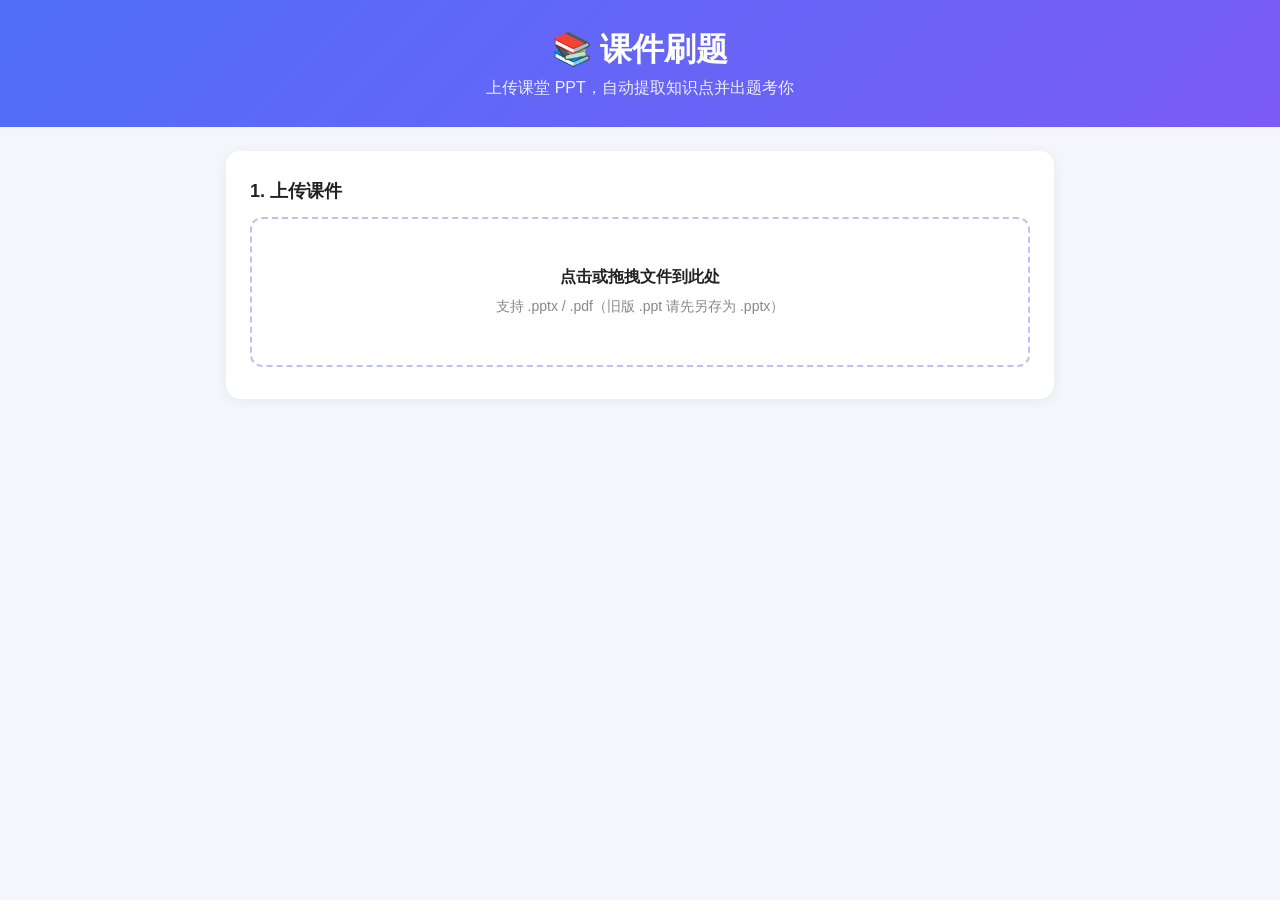
==== docs/index.html @ b24af9de "Convert to static site for GitHub Pages (docs/) Co-Authored-By: Devin AI <158243242+devin-ai-integra" ====
<!doctype html>
<html lang="zh-CN">
<head>
<meta charset="utf-8">
<meta name="viewport" content="width=device-width, initial-scale=1">
<title>课件刷题 · PPT 知识点测验</title>
<link rel="stylesheet" href="style.css">
</head>
<body>
<header><h1>📚 课件刷题</h1><p>上传课堂 PPT，自动提取知识点并出题考你</p></header>
<main>
  <!-- Step 1 -->
  <section id="step-upload" class="card">
    <h2>1. 上传课件</h2>
    <label id="drop" class="drop">
      <input type="file" id="file" accept=".pptx,.pdf" hidden>
      <div><b>点击或拖拽文件到此处</b><br><span class="muted">支持 .pptx / .pdf（旧版 .ppt 请先另存为 .pptx）</span></div>
    </label>
    <div id="upload-status" class="muted"></div>
  </section>

  <!-- Step 2 -->
  <section id="step-points" class="card hidden">
    <h2>2. 识别到的知识点 <span id="doc-name" class="muted"></span></h2>
    <div id="points" class="points"></div>
    <h2>3. 出题设置</h2>
    <div class="settings">
      <div><span class="label">题型</span>
        <label><input type="checkbox" name="type" value="choice" checked> 选择题</label>
        <label><input type="checkbox" name="type" value="judge" checked> 判断题</label>
        <label><input type="checkbox" name="type" value="fill"> 填空题</label>
      </div>
      <div><span class="label">题目数量</span><input type="number" id="count" value="10" min="1" max="50"></div>
      <details id="ai-box">
        <summary>AI 智能出题（可选，题目质量更高）</summary>
        <p class="muted">填写任意 OpenAI 兼容接口（如 DeepSeek、通义千问、Kimi、OpenAI）。Key 仅保存在你的浏览器本地。不填则使用本地规则出题。</p>
        <div class="grid">
          <input id="base_url" placeholder="接口地址，如 https://api.deepseek.com/v1">
          <input id="model" placeholder="模型名，如 deepseek-chat">
          <input id="api_key" type="password" placeholder="API Key">
        </div>
      </details>
      <button id="gen" class="primary">开始出题</button>
      <span id="gen-status" class="muted"></span>
    </div>
  </section>

  <!-- Step 3 -->
  <section id="step-quiz" class="card hidden">
    <div class="quiz-head"><span id="progress"></span><span id="score"></span></div>
    <div class="bar"><div id="bar-fill"></div></div>
    <div id="q-box"></div>
    <div class="actions">
      <button id="submit" class="primary">提交答案</button>
      <button id="next" class="primary hidden">下一题</button>
    </div>
  </section>

  <!-- Result -->
  <section id="step-result" class="card hidden">
    <h2>测验完成</h2>
    <div id="result-summary" class="result"></div>
    <div id="wrong-list"></div>
    <div class="actions">
      <button id="retry-wrong">重做错题</button>
      <button id="again" class="primary">再来一组新题</button>
      <button id="back">返回知识点</button>
    </div>
  </section>
</main>
<script src="vendor/jszip.min.js"></script>
<script src="vendor/pdf.min.js"></script>
<script src="extract.js"></script>
<script src="quizgen.js"></script>
<script src="app.js"></script>
</body>
</html>
---- docs/style.css ----
*{box-sizing:border-box}
body{margin:0;font-family:-apple-system,"PingFang SC","Microsoft YaHei",sans-serif;background:#f4f6fb;color:#222}
header{background:linear-gradient(135deg,#4f6ef7,#7b5cf5);color:#fff;padding:28px 20px;text-align:center}
header h1{margin:0 0 6px}header p{margin:0;opacity:.9}
main{max-width:860px;margin:24px auto;padding:0 16px}
.card{background:#fff;border-radius:14px;padding:22px 24px;margin-bottom:20px;box-shadow:0 2px 12px rgba(0,0,0,.06)}
.card h2{font-size:18px;margin:6px 0 14px}
.hidden{display:none!important}
.muted{color:#888;font-size:14px}
.drop{display:flex;align-items:center;justify-content:center;text-align:center;border:2px dashed #b9c3f5;border-radius:12px;height:150px;cursor:pointer;transition:.2s;line-height:1.8}
.drop:hover,.drop.over{background:#f0f3ff;border-color:#4f6ef7}
#upload-status{margin-top:10px}
.points{max-height:320px;overflow:auto;border:1px solid #eee;border-radius:10px;padding:8px 14px;margin-bottom:20px}
.slide{margin:8px 0}.slide-title{font-weight:600;color:#4f6ef7}
.slide ul{margin:4px 0 8px;padding-left:20px}.slide li{font-size:14px;margin:2px 0}
.def{background:#fff4d6;border-radius:4px;padding:0 3px}
.settings>div{margin:10px 0}.label{display:inline-block;width:80px;color:#555}
.settings label{margin-right:14px}
input[type=number]{width:80px}
input{padding:8px 10px;border:1px solid #ccd;border-radius:8px;font-size:14px}
details{margin:14px 0;padding:10px 14px;background:#fafbff;border-radius:10px;border:1px solid #e6e9f5}
summary{cursor:pointer;font-weight:600}
.grid{display:grid;grid-template-columns:1fr 1fr;gap:10px}.grid #api_key{grid-column:1/3}
button{padding:10px 20px;border-radius:10px;border:1px solid #ccd;background:#fff;font-size:15px;cursor:pointer;margin-right:8px}
button.primary{background:#4f6ef7;border-color:#4f6ef7;color:#fff}
button:disabled{opacity:.5;cursor:not-allowed}
.quiz-head{display:flex;justify-content:space-between;color:#666;font-size:14px}
.bar{height:6px;background:#eef;border-radius:3px;margin:8px 0 18px}#bar-fill{height:100%;background:#4f6ef7;border-radius:3px;width:0;transition:.3s}
.tag{display:inline-block;font-size:12px;padding:2px 8px;border-radius:10px;background:#eef1ff;color:#4f6ef7;margin-right:6px}
.question{font-size:17px;line-height:1.7;margin:12px 0 16px}
.opt{display:block;border:1.5px solid #e1e4ee;border-radius:10px;padding:11px 14px;margin:8px 0;cursor:pointer;line-height:1.5}
.opt:hover{border-color:#4f6ef7}.opt.sel{border-color:#4f6ef7;background:#f0f3ff}
.opt.right{border-color:#2fb36d;background:#e9f9f0}.opt.wrong{border-color:#e5534b;background:#fdecec}
.opt b{margin-right:8px;color:#4f6ef7}
.fill-input{width:100%;font-size:16px}
.feedback{margin-top:14px;padding:12px 14px;border-radius:10px;line-height:1.6;font-size:14px}
.feedback.ok{background:#e9f9f0;color:#1d7a48}.feedback.no{background:#fdecec;color:#b3302a}
.actions{margin-top:18px}
.result{font-size:20px;margin-bottom:14px}.result b{font-size:36px;color:#4f6ef7}
.wrong-item{border-left:4px solid #e5534b;background:#fff8f8;padding:10px 14px;margin:10px 0;border-radius:6px;font-size:14px;line-height:1.6}
@media(max-width:600px){.grid{grid-template-columns:1fr}.grid #api_key{grid-column:auto}}
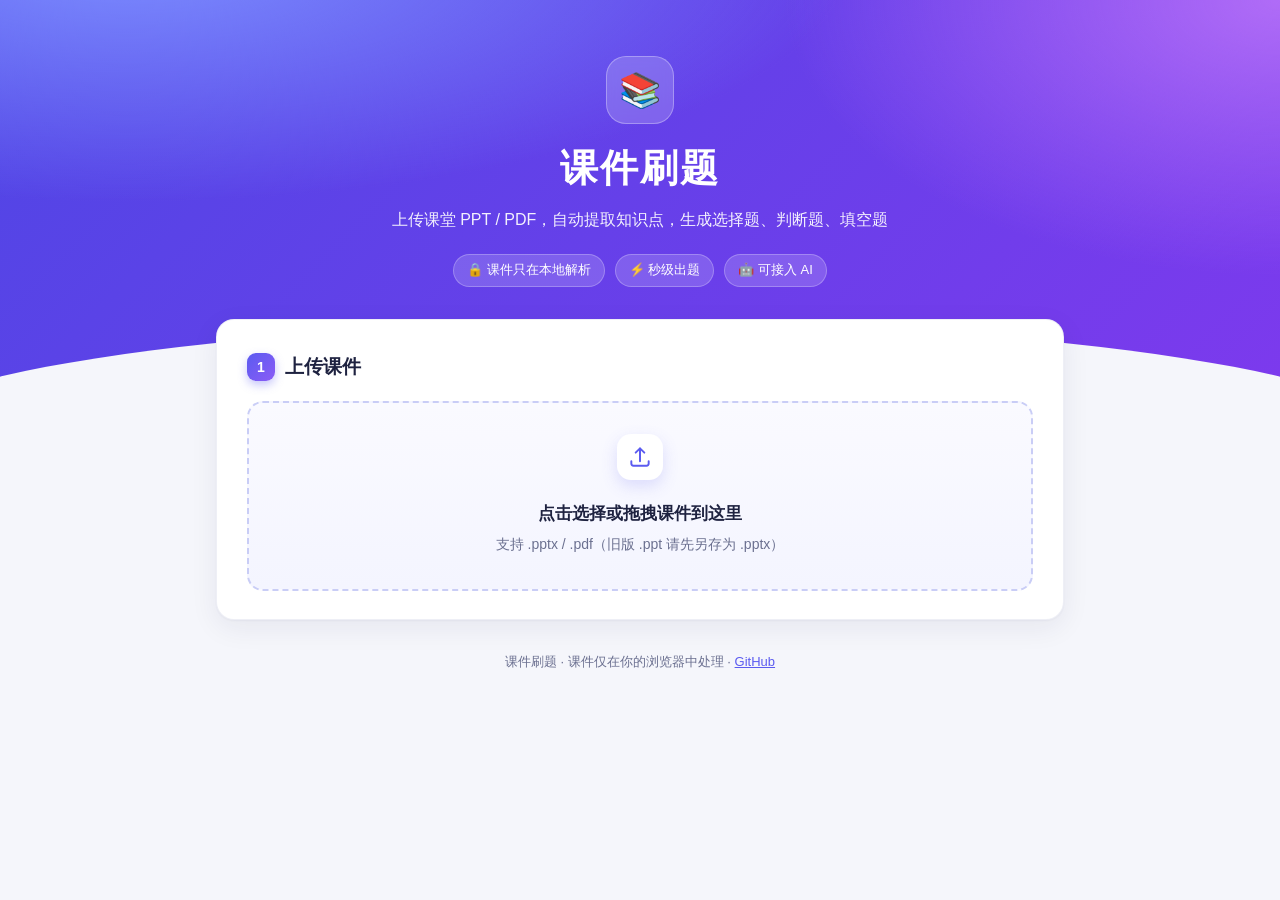
==== commit 7eb039c1: "Redesign UI: hero header, step badges, chip toggles, animated quiz and score ring Co-Authored-By: De" ====
--- a/docs/index.html
+++ b/docs/index.html
@@ -7,32 +7,38 @@
 <link rel="stylesheet" href="style.css">
 </head>
 <body>
-<header><h1>📚 课件刷题</h1><p>上传课堂 PPT，自动提取知识点并出题考你</p></header>
+<header class="hero"><div class="hero-inner">
+  <div class="logo">📚</div>
+  <h1>课件刷题</h1>
+  <p>上传课堂 PPT / PDF，自动提取知识点，生成选择题、判断题、填空题</p>
+  <div class="pills"><span>🔒 课件只在本地解析</span><span>⚡ 秒级出题</span><span>🤖 可接入 AI</span></div>
+</div></header>
 <main>
   <!-- Step 1 -->
   <section id="step-upload" class="card">
-    <h2>1. 上传课件</h2>
+    <h2><span class="step">1</span>上传课件</h2>
     <label id="drop" class="drop">
       <input type="file" id="file" accept=".pptx,.pdf" hidden>
-      <div><b>点击或拖拽文件到此处</b><br><span class="muted">支持 .pptx / .pdf（旧版 .ppt 请先另存为 .pptx）</span></div>
+      <div><svg class="up-icon" viewBox="0 0 24 24" fill="none" stroke="currentColor" stroke-width="1.8" stroke-linecap="round" stroke-linejoin="round"><path d="M12 16V4m0 0l-4 4m4-4l4 4"/><path d="M4 16v2a2 2 0 002 2h12a2 2 0 002-2v-2"/></svg>
+        <div class="drop-title">点击选择或拖拽课件到这里</div><span class="muted">支持 .pptx / .pdf（旧版 .ppt 请先另存为 .pptx）</span></div>
     </label>
     <div id="upload-status" class="muted"></div>
   </section>
 
   <!-- Step 2 -->
   <section id="step-points" class="card hidden">
-    <h2>2. 识别到的知识点 <span id="doc-name" class="muted"></span></h2>
+    <h2><span class="step">2</span>识别到的知识点 <span id="doc-name" class="doc-name"></span></h2>
     <div id="points" class="points"></div>
-    <h2>3. 出题设置</h2>
+    <h2><span class="step">3</span>出题设置</h2>
     <div class="settings">
       <div><span class="label">题型</span>
-        <label><input type="checkbox" name="type" value="choice" checked> 选择题</label>
-        <label><input type="checkbox" name="type" value="judge" checked> 判断题</label>
-        <label><input type="checkbox" name="type" value="fill"> 填空题</label>
+        <label class="chip"><input type="checkbox" name="type" value="choice" checked><span>选择题</span></label>
+        <label class="chip"><input type="checkbox" name="type" value="judge" checked><span>判断题</span></label>
+        <label class="chip"><input type="checkbox" name="type" value="fill"><span>填空题</span></label>
       </div>
       <div><span class="label">题目数量</span><input type="number" id="count" value="10" min="1" max="50"></div>
       <details id="ai-box">
-        <summary>AI 智能出题（可选，题目质量更高）</summary>
+        <summary>✨ AI 智能出题 <span class="muted">（可选，题目质量更高）</span></summary>
         <p class="muted">填写任意 OpenAI 兼容接口（如 DeepSeek、通义千问、Kimi、OpenAI）。Key 仅保存在你的浏览器本地。不填则使用本地规则出题。</p>
         <div class="grid">
           <input id="base_url" placeholder="接口地址，如 https://api.deepseek.com/v1">
@@ -40,7 +46,7 @@
           <input id="api_key" type="password" placeholder="API Key">
         </div>
       </details>
-      <button id="gen" class="primary">开始出题</button>
+      <button id="gen" class="primary big">开始出题 →</button>
       <span id="gen-status" class="muted"></span>
     </div>
   </section>
@@ -58,7 +64,7 @@
 
   <!-- Result -->
   <section id="step-result" class="card hidden">
-    <h2>测验完成</h2>
+    <h2>🎯 测验完成</h2>
     <div id="result-summary" class="result"></div>
     <div id="wrong-list"></div>
     <div class="actions">
@@ -68,6 +74,7 @@
     </div>
   </section>
 </main>
+<footer>课件刷题 · 课件仅在你的浏览器中处理 · <a href="https://github.com/zhazharan/ppt-quiz" target="_blank">GitHub</a></footer>
 <script src="vendor/jszip.min.js"></script>
 <script src="vendor/pdf.min.js"></script>
 <script src="extract.js"></script>
--- a/docs/style.css
+++ b/docs/style.css
@@ -1,41 +1,124 @@
+:root{
+  --pri:#5b5bf0;--pri2:#8b5cf6;--pri-soft:#eef0ff;--ink:#1e2240;--sub:#6b7090;--line:#e7e9f3;
+  --ok:#16a34a;--ok-soft:#e8f8ee;--no:#e5484d;--no-soft:#fdeeee;--bg:#f5f6fb;--radius:18px;
+  --shadow:0 1px 2px rgba(30,34,64,.04),0 8px 28px rgba(30,34,64,.07);
+}
 *{box-sizing:border-box}
-body{margin:0;font-family:-apple-system,"PingFang SC","Microsoft YaHei",sans-serif;background:#f4f6fb;color:#222}
-header{background:linear-gradient(135deg,#4f6ef7,#7b5cf5);color:#fff;padding:28px 20px;text-align:center}
-header h1{margin:0 0 6px}header p{margin:0;opacity:.9}
-main{max-width:860px;margin:24px auto;padding:0 16px}
-.card{background:#fff;border-radius:14px;padding:22px 24px;margin-bottom:20px;box-shadow:0 2px 12px rgba(0,0,0,.06)}
-.card h2{font-size:18px;margin:6px 0 14px}
+html{scroll-behavior:smooth}
+body{margin:0;font-family:-apple-system,BlinkMacSystemFont,"Segoe UI","PingFang SC","Hiragino Sans GB","Microsoft YaHei",sans-serif;background:var(--bg);color:var(--ink);-webkit-font-smoothing:antialiased;line-height:1.6}
+a{color:var(--pri)}
+
+/* hero */
+.hero{position:relative;overflow:hidden;color:#fff;text-align:center;padding:56px 20px 96px;
+  background:radial-gradient(1200px 400px at 10% -10%,#7c8cff 0,transparent 60%),radial-gradient(900px 500px at 100% 0,#b06cf7 0,transparent 55%),linear-gradient(135deg,#4f46e5,#7c3aed)}
+.hero:after{content:"";position:absolute;inset:auto -10% -60px;height:120px;background:var(--bg);border-radius:50% 50% 0 0/100% 100% 0 0}
+.hero-inner{position:relative;z-index:1;max-width:720px;margin:0 auto}
+.logo{width:68px;height:68px;margin:0 auto 14px;border-radius:20px;display:grid;place-items:center;font-size:34px;background:rgba(255,255,255,.18);backdrop-filter:blur(6px);box-shadow:inset 0 0 0 1px rgba(255,255,255,.3)}
+.hero h1{margin:0 0 8px;font-size:38px;letter-spacing:2px;font-weight:800}
+.hero p{margin:0 auto;opacity:.92;font-size:16px;max-width:520px}
+.pills{display:flex;flex-wrap:wrap;gap:10px;justify-content:center;margin-top:22px}
+.pills span{font-size:13px;padding:6px 14px;border-radius:99px;background:rgba(255,255,255,.16);box-shadow:inset 0 0 0 1px rgba(255,255,255,.25)}
+
+main{max-width:880px;margin:-64px auto 0;padding:0 16px;position:relative;z-index:2}
+.card{background:#fff;border-radius:var(--radius);padding:28px 30px;margin-bottom:22px;box-shadow:var(--shadow);border:1px solid rgba(231,233,243,.7);animation:rise .45s ease both}
+.card h2{display:flex;align-items:center;gap:10px;font-size:19px;margin:4px 0 18px;font-weight:700}
+.card h3{font-size:16px;margin:22px 0 10px}
+.step{flex:none;width:28px;height:28px;border-radius:9px;display:grid;place-items:center;font-size:14px;color:#fff;background:linear-gradient(135deg,var(--pri),var(--pri2));box-shadow:0 4px 10px rgba(91,91,240,.35)}
 .hidden{display:none!important}
-.muted{color:#888;font-size:14px}
-.drop{display:flex;align-items:center;justify-content:center;text-align:center;border:2px dashed #b9c3f5;border-radius:12px;height:150px;cursor:pointer;transition:.2s;line-height:1.8}
-.drop:hover,.drop.over{background:#f0f3ff;border-color:#4f6ef7}
-#upload-status{margin-top:10px}
-.points{max-height:320px;overflow:auto;border:1px solid #eee;border-radius:10px;padding:8px 14px;margin-bottom:20px}
-.slide{margin:8px 0}.slide-title{font-weight:600;color:#4f6ef7}
-.slide ul{margin:4px 0 8px;padding-left:20px}.slide li{font-size:14px;margin:2px 0}
-.def{background:#fff4d6;border-radius:4px;padding:0 3px}
-.settings>div{margin:10px 0}.label{display:inline-block;width:80px;color:#555}
-.settings label{margin-right:14px}
-input[type=number]{width:80px}
-input{padding:8px 10px;border:1px solid #ccd;border-radius:8px;font-size:14px}
-details{margin:14px 0;padding:10px 14px;background:#fafbff;border-radius:10px;border:1px solid #e6e9f5}
-summary{cursor:pointer;font-weight:600}
-.grid{display:grid;grid-template-columns:1fr 1fr;gap:10px}.grid #api_key{grid-column:1/3}
-button{padding:10px 20px;border-radius:10px;border:1px solid #ccd;background:#fff;font-size:15px;cursor:pointer;margin-right:8px}
-button.primary{background:#4f6ef7;border-color:#4f6ef7;color:#fff}
-button:disabled{opacity:.5;cursor:not-allowed}
-.quiz-head{display:flex;justify-content:space-between;color:#666;font-size:14px}
-.bar{height:6px;background:#eef;border-radius:3px;margin:8px 0 18px}#bar-fill{height:100%;background:#4f6ef7;border-radius:3px;width:0;transition:.3s}
-.tag{display:inline-block;font-size:12px;padding:2px 8px;border-radius:10px;background:#eef1ff;color:#4f6ef7;margin-right:6px}
-.question{font-size:17px;line-height:1.7;margin:12px 0 16px}
-.opt{display:block;border:1.5px solid #e1e4ee;border-radius:10px;padding:11px 14px;margin:8px 0;cursor:pointer;line-height:1.5}
-.opt:hover{border-color:#4f6ef7}.opt.sel{border-color:#4f6ef7;background:#f0f3ff}
-.opt.right{border-color:#2fb36d;background:#e9f9f0}.opt.wrong{border-color:#e5534b;background:#fdecec}
-.opt b{margin-right:8px;color:#4f6ef7}
-.fill-input{width:100%;font-size:16px}
-.feedback{margin-top:14px;padding:12px 14px;border-radius:10px;line-height:1.6;font-size:14px}
-.feedback.ok{background:#e9f9f0;color:#1d7a48}.feedback.no{background:#fdecec;color:#b3302a}
-.actions{margin-top:18px}
-.result{font-size:20px;margin-bottom:14px}.result b{font-size:36px;color:#4f6ef7}
-.wrong-item{border-left:4px solid #e5534b;background:#fff8f8;padding:10px 14px;margin:10px 0;border-radius:6px;font-size:14px;line-height:1.6}
-@media(max-width:600px){.grid{grid-template-columns:1fr}.grid #api_key{grid-column:auto}}
+.muted{color:var(--sub);font-size:14px;font-weight:400}
+.doc-name{font-size:13px;font-weight:500;color:var(--pri);background:var(--pri-soft);padding:3px 10px;border-radius:99px;max-width:50%;overflow:hidden;text-overflow:ellipsis;white-space:nowrap}
+
+/* upload */
+.drop{display:flex;align-items:center;justify-content:center;text-align:center;border:2px dashed #c9cdf6;border-radius:16px;min-height:190px;padding:20px;cursor:pointer;transition:.25s;background:linear-gradient(180deg,#fafaff,#f4f5ff)}
+.drop:hover,.drop.over{border-color:var(--pri);background:#eef0ff;transform:translateY(-2px)}
+.up-icon{width:46px;height:46px;color:var(--pri);padding:10px;border-radius:14px;background:#fff;box-shadow:0 6px 16px rgba(91,91,240,.18);margin-bottom:12px;transition:.25s}
+.drop:hover .up-icon{transform:translateY(-4px)}
+.drop-title{font-weight:700;font-size:17px;margin-bottom:4px}
+.status{margin-top:14px;padding:12px 16px;border-radius:12px;font-size:14px;display:flex;flex-wrap:wrap;align-items:center;gap:8px}
+.status:empty{display:none}
+.status.loading{background:var(--pri-soft);color:var(--pri)}
+.status.loading:before{content:"";width:14px;height:14px;border-radius:50%;border:2px solid currentColor;border-right-color:transparent;animation:spin .8s linear infinite}
+.status.ok{background:var(--ok-soft);color:#166534}.status.ok b:before{content:"✓ "}
+.status.err{background:var(--no-soft);color:#b42318}.status.err:before{content:"!";width:18px;height:18px;border-radius:50%;background:var(--no);color:#fff;display:grid;place-items:center;font-size:12px;font-weight:700}
+.stat{background:#fff;padding:2px 10px;border-radius:99px;font-size:13px}
+
+/* points */
+.points{max-height:360px;overflow:auto;border:1px solid var(--line);border-radius:14px;padding:6px 18px;margin-bottom:26px;background:#fcfcff}
+.points::-webkit-scrollbar{width:8px}.points::-webkit-scrollbar-thumb{background:#d8dbef;border-radius:8px}
+.slide{padding:12px 0;border-bottom:1px dashed var(--line)}.slide:last-child{border:0}
+.slide-title{font-weight:700;display:flex;align-items:center;gap:8px}
+.pno{font-size:12px;font-weight:700;color:var(--pri);background:var(--pri-soft);padding:1px 8px;border-radius:6px}
+.slide ul{margin:6px 0 0;padding-left:20px}.slide li{font-size:14px;margin:3px 0;color:#3b3f5c}
+.slide li::marker{color:#b9bde0}
+.def{background:linear-gradient(transparent 55%,#ffe58a 55%);font-weight:600;padding:0 2px}
+
+/* settings */
+.settings>div{margin:14px 0;display:flex;align-items:center;flex-wrap:wrap;gap:10px}
+.label{width:76px;color:var(--sub);font-size:14px}
+.chip input{position:absolute;opacity:0;pointer-events:none}
+.chip span{display:inline-block;padding:8px 18px;border-radius:99px;border:1.5px solid var(--line);cursor:pointer;font-size:14px;transition:.2s;user-select:none}
+.chip span:hover{border-color:var(--pri)}
+.chip input:checked+span{background:var(--pri);border-color:var(--pri);color:#fff;box-shadow:0 4px 12px rgba(91,91,240,.3)}
+.chip input:checked+span:before{content:"✓ "}
+input{font:inherit;padding:10px 12px;border:1.5px solid var(--line);border-radius:12px;font-size:14px;outline:none;transition:.2s;background:#fff;color:var(--ink)}
+input:focus{border-color:var(--pri);box-shadow:0 0 0 4px rgba(91,91,240,.12)}
+input[type=number]{width:96px}
+details{margin:18px 0;padding:14px 18px;background:#fafaff;border-radius:14px;border:1px solid var(--line)}
+details[open]{background:#f7f6ff}
+summary{cursor:pointer;font-weight:600;list-style:none}summary::-webkit-details-marker{display:none}
+summary:after{content:"›";float:right;transition:.2s;font-size:20px;line-height:1;color:var(--sub)}details[open] summary:after{transform:rotate(90deg)}
+.grid{display:grid;grid-template-columns:1fr 1fr;gap:10px;margin-top:6px}.grid #api_key{grid-column:1/3}
+
+/* buttons */
+button{font:inherit;padding:11px 22px;border-radius:12px;border:1.5px solid var(--line);background:#fff;color:var(--ink);font-size:15px;font-weight:600;cursor:pointer;margin:0 8px 8px 0;transition:.2s}
+button:hover{border-color:var(--pri);color:var(--pri);transform:translateY(-1px)}
+button.primary{background:linear-gradient(135deg,var(--pri),var(--pri2));border-color:transparent;color:#fff;box-shadow:0 6px 18px rgba(91,91,240,.35)}
+button.primary:hover{color:#fff;box-shadow:0 10px 24px rgba(91,91,240,.45)}
+button.big{padding:13px 34px;font-size:16px}
+button:disabled{opacity:.55;cursor:not-allowed;transform:none}
+#gen-status{margin-left:6px}
+
+/* quiz */
+.quiz-head{display:flex;justify-content:space-between;color:var(--sub);font-size:14px;font-weight:600}
+#score{color:var(--ok)}
+.bar{height:8px;background:#eceefa;border-radius:99px;margin:10px 0 22px;overflow:hidden}
+#bar-fill{height:100%;background:linear-gradient(90deg,var(--pri),var(--pri2));border-radius:99px;width:0;transition:width .4s ease}
+.anim{animation:slidein .35s ease both}
+.tag{display:inline-block;font-size:12px;font-weight:600;padding:3px 10px;border-radius:99px;background:var(--pri-soft);color:var(--pri);margin-right:6px}
+.question{font-size:19px;font-weight:600;line-height:1.7;margin:14px 0 18px}
+.opt{display:flex;align-items:flex-start;gap:12px;border:1.5px solid var(--line);border-radius:14px;padding:13px 16px;margin:10px 0;cursor:pointer;line-height:1.55;transition:.18s;background:#fff}
+.opt:hover{border-color:#a9acf6;background:#fafaff;transform:translateX(3px)}
+.opt b{flex:none;width:26px;height:26px;border-radius:8px;display:grid;place-items:center;font-size:13px;background:var(--pri-soft);color:var(--pri);transition:.18s}
+.opt.sel{border-color:var(--pri);background:#f3f3ff}.opt.sel b{background:var(--pri);color:#fff}
+.opt.right{border-color:var(--ok);background:var(--ok-soft)}.opt.right b{background:var(--ok);color:#fff}
+.opt.wrong{border-color:var(--no);background:var(--no-soft);animation:shake .35s}.opt.wrong b{background:var(--no);color:#fff}
+.fill-input{width:100%;font-size:16px;padding:13px 16px}
+.feedback{margin-top:16px;padding:14px 18px;border-radius:14px;line-height:1.7;font-size:14px;animation:rise .3s ease both}
+.feedback.ok{background:var(--ok-soft);color:#166534;border-left:4px solid var(--ok)}
+.feedback.no{background:var(--no-soft);color:#9f1d22;border-left:4px solid var(--no)}
+.actions{margin-top:22px;display:flex;flex-wrap:wrap}
+
+/* result */
+.result{display:flex;align-items:center;gap:28px;padding:10px 0 6px}
+.ring{--p:0;flex:none;width:132px;height:132px;border-radius:50%;display:grid;place-items:center;background:conic-gradient(var(--pri) calc(var(--p)*1%),#eceefa 0);position:relative}
+.ring:before{content:"";position:absolute;inset:12px;border-radius:50%;background:#fff}
+.ring span{position:relative;font-size:38px;font-weight:800;color:var(--pri)}.ring small{font-size:14px;margin-left:2px;color:var(--sub)}
+.result-text{display:flex;flex-direction:column;gap:4px}.result-text b{font-size:20px}.result-text span{color:var(--sub)}
+.wrong-item{border:1px solid #f6d5d6;border-left:4px solid var(--no);background:#fffafa;padding:12px 16px;margin:10px 0;border-radius:12px;font-size:14px;line-height:1.7}
+.all-right{font-size:18px;text-align:center;padding:20px;background:var(--ok-soft);border-radius:14px;color:#166534}
+
+footer{text-align:center;color:var(--sub);font-size:13px;padding:10px 16px 36px}
+
+@keyframes rise{from{opacity:0;transform:translateY(12px)}to{opacity:1;transform:none}}
+@keyframes slidein{from{opacity:0;transform:translateX(16px)}to{opacity:1;transform:none}}
+@keyframes spin{to{transform:rotate(360deg)}}
+@keyframes shake{25%{transform:translateX(-4px)}75%{transform:translateX(4px)}}
+
+@media(max-width:600px){
+  .hero:after{inset:auto -60% -60px;height:110px}
+  .hero{padding:40px 16px 84px}.hero h1{font-size:30px}
+  .card{padding:22px 18px}
+  .grid{grid-template-columns:1fr}.grid #api_key{grid-column:auto}
+  .result{flex-direction:column;text-align:center}
+  .doc-name{max-width:100%}.card h2{flex-wrap:wrap}
+}
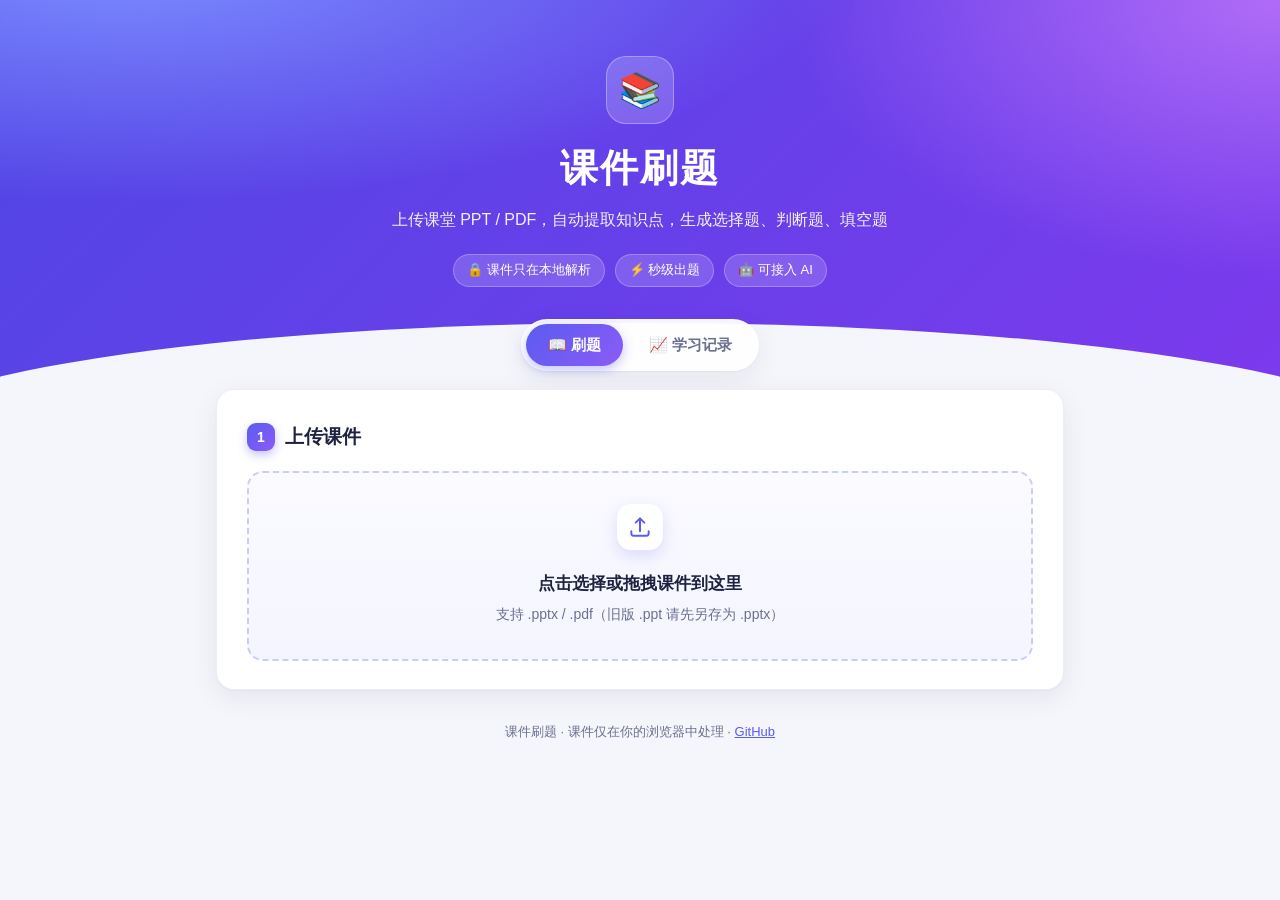
==== commit 6fba6a84: "Add course library and study records (score trend, weak topics, history) Co-Authored-By: Devin AI <1" ====
--- a/docs/index.html
+++ b/docs/index.html
@@ -14,6 +14,8 @@
   <div class="pills"><span>🔒 课件只在本地解析</span><span>⚡ 秒级出题</span><span>🤖 可接入 AI</span></div>
 </div></header>
 <main>
+  <nav class="tabs"><button class="tab active" data-tab="study">📖 刷题</button><button class="tab" data-tab="stats">📈 学习记录</button></nav>
+  <div id="view-study">
   <!-- Step 1 -->
   <section id="step-upload" class="card">
     <h2><span class="step">1</span>上传课件</h2>
@@ -23,6 +25,7 @@
         <div class="drop-title">点击选择或拖拽课件到这里</div><span class="muted">支持 .pptx / .pdf（旧版 .ppt 请先另存为 .pptx）</span></div>
     </label>
     <div id="upload-status" class="muted"></div>
+    <div id="library" class="library"></div>
   </section>
 
   <!-- Step 2 -->
@@ -73,6 +76,24 @@
       <button id="back">返回知识点</button>
     </div>
   </section>
+  </div>
+
+  <div id="view-stats" class="hidden">
+    <section class="card">
+      <div class="stats-head"><h2>📈 学习记录</h2><select id="stats-doc"></select></div>
+      <div id="stats-empty" class="empty"><div class="empty-icon">📝</div><p>还没有学习记录。<br>完成一次测验后，这里会显示你的分数趋势和薄弱知识点。</p><button id="stats-go" class="primary">去刷题</button></div>
+      <div id="stats-body">
+        <div id="stats-tiles" class="tiles"></div>
+        <h3>分数趋势 <span class="muted">（最近 20 次）</span></h3>
+        <div id="stats-chart"></div>
+      </div>
+    </section>
+    <div id="stats-body2">
+    <section class="card"><h2>🎯 薄弱知识点 <span class="muted">正确率最低的知识点，建议重点复习</span></h2><div id="stats-weak"></div></section>
+    <section class="card"><h2>🕘 测验历史</h2><div id="stats-history"></div>
+      <div class="actions"><button id="stats-clear" class="sm ghost">清空学习记录</button></div></section>
+    </div>
+  </div>
 </main>
 <footer>课件刷题 · 课件仅在你的浏览器中处理 · <a href="https://github.com/zhazharan/ppt-quiz" target="_blank">GitHub</a></footer>
 <script src="vendor/jszip.min.js"></script>
@@ -80,5 +101,6 @@
 <script src="extract.js"></script>
 <script src="quizgen.js"></script>
 <script src="app.js"></script>
+<script src="records.js"></script>
 </body>
 </html>
--- a/docs/style.css
+++ b/docs/style.css
@@ -122,3 +122,58 @@
   .result{flex-direction:column;text-align:center}
   .doc-name{max-width:100%}.card h2{flex-wrap:wrap}
 }
+
+/* tabs */
+.tabs{display:flex;gap:4px;width:max-content;margin:0 auto 18px;padding:5px;background:rgba(255,255,255,.95);border-radius:99px;box-shadow:var(--shadow)}
+.tab{margin:0;border:0;border-radius:99px;padding:9px 22px;font-size:15px;background:transparent;color:var(--sub);box-shadow:none}
+.tab:hover{transform:none;color:var(--pri)}
+.tab.active{background:linear-gradient(135deg,var(--pri),var(--pri2));color:#fff;box-shadow:0 4px 12px rgba(91,91,240,.35)}
+button.sm{padding:7px 14px;font-size:13px;border-radius:10px;margin:0}
+button.ghost{border-color:transparent;color:var(--sub);background:transparent}
+button.ghost:hover{color:var(--no);border-color:#f3c8ca;background:var(--no-soft)}
+
+/* library */
+.library h3{display:flex;align-items:center;gap:8px;margin:24px 0 10px}
+.lib-list{display:grid;gap:10px}
+.lib-item{display:flex;align-items:center;gap:14px;padding:12px 14px;border:1px solid var(--line);border-radius:14px;transition:.2s;background:#fff}
+.lib-item:hover{border-color:#c9cdf6;box-shadow:0 6px 18px rgba(30,34,64,.06)}
+.lib-icon{flex:none;width:42px;height:42px;border-radius:12px;display:grid;place-items:center;font-size:12px;font-weight:800;color:#fff;background:linear-gradient(135deg,#f97316,#ef4444)}
+.lib-info{flex:1;min-width:0}
+.lib-name{font-weight:600;overflow:hidden;text-overflow:ellipsis;white-space:nowrap}
+.lib-info .muted{font-size:13px}
+.lib-item .primary.sm{margin-left:auto}
+
+/* stats */
+.stats-head{display:flex;align-items:center;justify-content:space-between;gap:12px;flex-wrap:wrap}
+.stats-head h2{margin-bottom:14px}
+select{font:inherit;font-size:14px;padding:8px 12px;border:1.5px solid var(--line);border-radius:12px;background:#fff;color:var(--ink);max-width:260px;outline:none}
+select:focus{border-color:var(--pri)}
+.tiles{display:grid;grid-template-columns:repeat(5,1fr);gap:12px}
+.tile{padding:16px 12px;border-radius:14px;text-align:center;background:linear-gradient(180deg,#f7f7ff,#fff);border:1px solid var(--line)}
+.tile-v{font-size:28px;font-weight:800;color:var(--pri);line-height:1.2}.tile-v small{font-size:13px;color:var(--sub);margin-left:2px;font-weight:600}
+.tile .muted{font-size:13px}
+.chart{width:100%;height:auto;display:block}
+.grid-l{stroke:#eceefa;stroke-width:1}
+.axis{font-size:11px;fill:#9aa0bf}
+.line{fill:none;stroke:var(--pri);stroke-width:3;stroke-linejoin:round;stroke-linecap:round}
+.dot{fill:#fff;stroke:var(--pri);stroke-width:3}
+.dot-l{font-size:11px;font-weight:700;fill:var(--pri)}
+.weak-row{display:grid;grid-template-columns:minmax(0,1.3fr) 1fr 84px;align-items:center;gap:14px;padding:10px 0;border-bottom:1px dashed var(--line)}
+.weak-row:last-child{border:0}
+.weak-name{min-width:0}.weak-name b{display:block;overflow:hidden;text-overflow:ellipsis;white-space:nowrap;font-weight:600}
+.weak-name .muted{display:block;font-size:12px;overflow:hidden;text-overflow:ellipsis;white-space:nowrap}
+.weak-bar{height:10px;background:#f0f1f8;border-radius:99px;overflow:hidden}
+.weak-bar div{height:100%;border-radius:99px}
+.bad{background:linear-gradient(90deg,#f87171,#e5484d)}.mid{background:linear-gradient(90deg,#fbbf24,#f59e0b)}.good{background:linear-gradient(90deg,#4ade80,#16a34a)}
+.weak-p{font-weight:700;text-align:right}.weak-p .muted{font-size:12px}
+.hist-row{display:flex;align-items:center;gap:14px;padding:10px 0;border-bottom:1px dashed var(--line)}
+.hist-row:last-child{border:0}
+.hist-score{flex:none;width:44px;height:44px;border-radius:12px;display:grid;place-items:center;color:#fff;font-weight:800}
+.hist-info{min-width:0;flex:1}.hist-info .muted{font-size:13px}
+.empty{text-align:center;padding:30px 10px}.empty-icon{font-size:46px}.empty p{color:var(--sub)}
+
+@media(max-width:600px){
+  .tiles{grid-template-columns:repeat(2,1fr)}.tile:last-child{grid-column:1/3}
+  .weak-row{grid-template-columns:1fr 70px}.weak-bar{grid-column:1/3;grid-row:2}
+  .lib-item{flex-wrap:wrap}.lib-info{flex-basis:calc(100% - 60px)}.lib-item .primary.sm{margin-left:56px}
+}
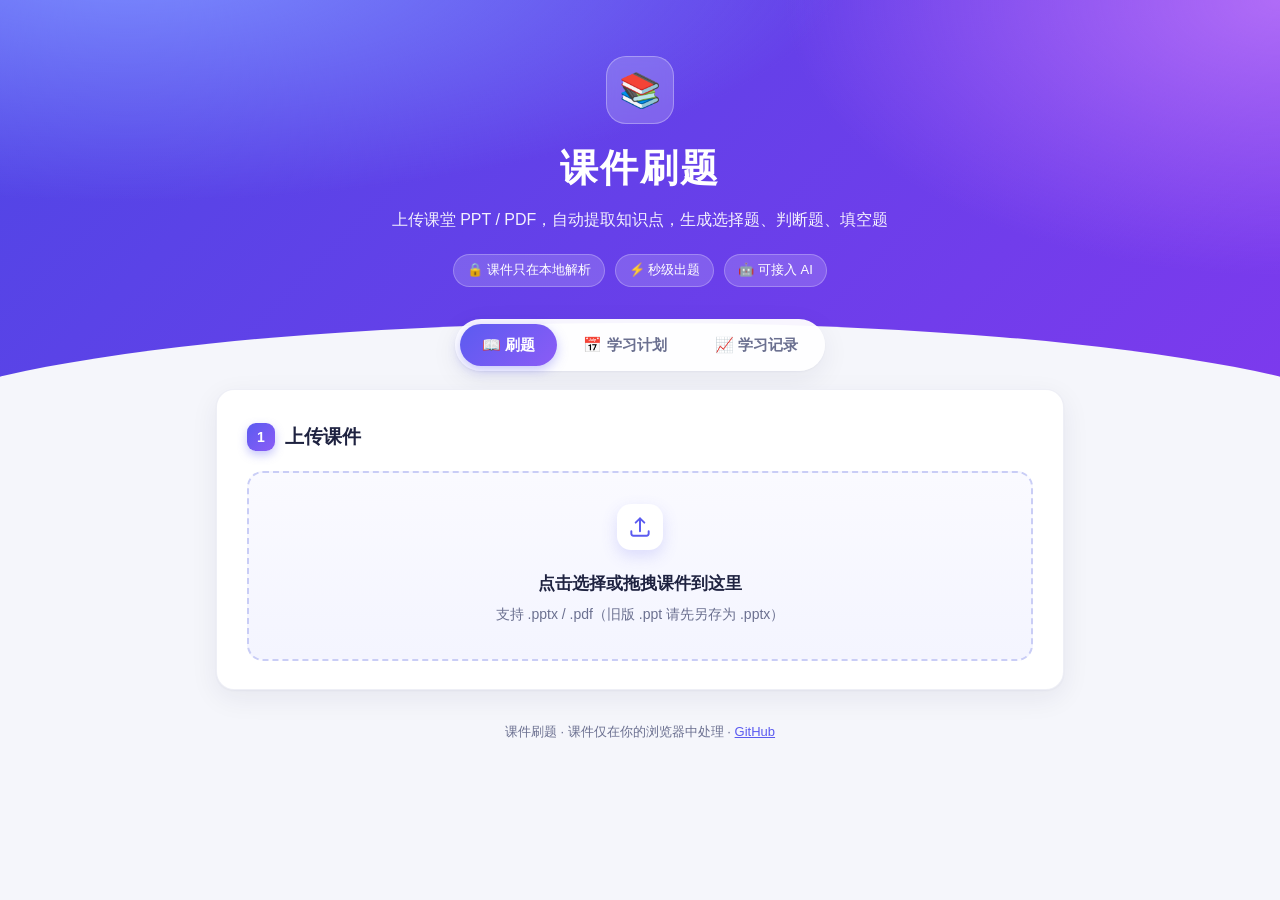
==== commit e4b10d87: "Add study plan: exam countdown with daily tasks, spaced-repetition review, daily goal and check-in c" ====
--- a/docs/index.html
+++ b/docs/index.html
@@ -14,7 +14,7 @@
   <div class="pills"><span>🔒 课件只在本地解析</span><span>⚡ 秒级出题</span><span>🤖 可接入 AI</span></div>
 </div></header>
 <main>
-  <nav class="tabs"><button class="tab active" data-tab="study">📖 刷题</button><button class="tab" data-tab="stats">📈 学习记录</button></nav>
+  <nav class="tabs"><button class="tab active" data-tab="study">📖 刷题</button><button class="tab" data-tab="plan">📅 学习计划</button><button class="tab" data-tab="stats">📈 学习记录</button></nav>
   <div id="view-study">
   <!-- Step 1 -->
   <section id="step-upload" class="card">
@@ -74,8 +74,34 @@
       <button id="retry-wrong">重做错题</button>
       <button id="again" class="primary">再来一组新题</button>
       <button id="back">返回知识点</button>
+      <button id="to-plan" class="primary hidden">返回学习计划</button>
     </div>
   </section>
+  </div>
+
+  <div id="view-plan" class="hidden">
+    <section class="card">
+      <div class="today-grid">
+        <div class="today-box"><div class="muted">距离考试</div><div class="big"><span id="cd-days">--</span><small>天</small></div><div class="muted" id="cd-date">还没设置考试日期</div></div>
+        <div class="today-box"><div id="goal-ring" class="ring sm-ring"></div><div class="muted" id="goal-text">今日答题</div></div>
+        <div class="today-box"><div class="big">🔥<span id="streak">0</span><small>天</small></div><div class="muted">连续打卡</div></div>
+      </div>
+    </section>
+    <section class="card"><h2>✅ 今日任务 <span class="muted" id="today-date"></span></h2><div id="tasks"></div></section>
+    <section class="card">
+      <div class="stats-head"><h2>🗓️ 打卡日历</h2><div class="cal-nav"><button class="sm ghost" id="cal-prev">‹</button><b id="cal-title"></b><button class="sm ghost" id="cal-next">›</button></div></div>
+      <div class="cal-week"><span>一</span><span>二</span><span>三</span><span>四</span><span>五</span><span>六</span><span>日</span></div>
+      <div id="calendar" class="calendar"></div>
+      <div class="cal-legend"><span><i class="lv0"></i>未学习</span><span><i class="lv1"></i>未达标</span><span><i class="lv2"></i>已达标</span><span><i class="exam"></i>考试日</span></div>
+    </section>
+    <section class="card" id="plan-settings"><h2>⚙️ 计划设置</h2>
+      <div class="plan-form">
+        <div class="pf-row"><span class="label">考试日期</span><input type="date" id="plan-date"></div>
+        <div class="pf-row"><span class="label">每日目标</span><input type="number" id="plan-goal" min="1" max="500" value="20"><span class="muted">题</span></div>
+        <div class="pf-row top"><span class="label">复习课件</span><div id="plan-docs" class="plan-docs"></div></div>
+        <div class="actions"><button id="plan-save" class="primary">保存计划</button><button id="plan-clear" class="sm ghost">删除计划</button><span id="plan-msg" class="muted"></span></div>
+      </div>
+    </section>
   </div>
 
   <div id="view-stats" class="hidden">
@@ -102,5 +128,6 @@
 <script src="quizgen.js"></script>
 <script src="app.js"></script>
 <script src="records.js"></script>
+<script src="plan.js"></script>
 </body>
 </html>
--- a/docs/style.css
+++ b/docs/style.css
@@ -177,3 +177,40 @@
   .weak-row{grid-template-columns:1fr 70px}.weak-bar{grid-column:1/3;grid-row:2}
   .lib-item{flex-wrap:wrap}.lib-info{flex-basis:calc(100% - 60px)}.lib-item .primary.sm{margin-left:56px}
 }
+
+/* plan */
+.today-grid{display:grid;grid-template-columns:repeat(3,1fr);gap:14px}
+.today-box{display:flex;flex-direction:column;align-items:center;justify-content:center;gap:6px;padding:18px 10px;border-radius:16px;background:linear-gradient(180deg,#f7f7ff,#fff);border:1px solid var(--line);text-align:center;min-height:170px}
+.today-box .big{font-size:44px;font-weight:800;color:var(--pri);line-height:1.1}.today-box .big small{font-size:15px;color:var(--sub);margin-left:3px}
+.ring.sm-ring{width:100px;height:100px}.ring.sm-ring:before{inset:10px}.ring.sm-ring span{font-size:26px}
+.task{display:flex;align-items:center;gap:14px;padding:16px;border:1px solid var(--line);border-radius:16px;margin-bottom:12px;transition:.2s}
+.task:hover{border-color:#c9cdf6;box-shadow:0 6px 18px rgba(30,34,64,.06)}
+.task-icon{flex:none;width:46px;height:46px;border-radius:14px;display:grid;place-items:center;font-size:22px;background:var(--pri-soft)}
+.task-main{flex:1;min-width:0}.task-main .muted{font-size:13px}
+.task-bar{height:8px;background:#eceefa;border-radius:99px;overflow:hidden;margin-top:8px}
+.task-bar div{height:100%;background:linear-gradient(90deg,var(--pri),var(--pri2));border-radius:99px;transition:width .4s}
+.task-prog{font-size:12px!important;margin-top:3px}
+.task-act{flex:none}
+.done-badge{display:inline-block;padding:6px 12px;border-radius:99px;background:var(--ok-soft);color:var(--ok);font-weight:700;font-size:13px}
+.cal-nav{display:flex;align-items:center;gap:6px;margin-bottom:14px}.cal-nav b{min-width:96px;text-align:center}
+.cal-week,.calendar{display:grid;grid-template-columns:repeat(7,1fr);gap:6px;text-align:center}
+.cal-week span{font-size:12px;color:var(--sub);padding:4px 0}
+.calendar span{aspect-ratio:1/1;max-height:64px;border-radius:12px;display:flex;flex-direction:column;align-items:center;justify-content:center;font-size:14px;font-weight:600;position:relative}
+.calendar span small{font-size:10px;font-weight:600;opacity:.8}
+.lv0{background:#f5f6fb;color:#9aa0bf}.lv1{background:#dfe1ff;color:var(--pri)}.lv2{background:linear-gradient(135deg,var(--pri),var(--pri2));color:#fff}
+.calendar .today{box-shadow:0 0 0 2px var(--ink)}
+.calendar .exam:after{content:"考";position:absolute;top:-6px;right:-4px;font-size:10px;background:var(--no);color:#fff;border-radius:6px;padding:0 4px;line-height:16px}
+.cal-legend{display:flex;flex-wrap:wrap;gap:14px;margin-top:14px;font-size:12px;color:var(--sub)}
+.cal-legend i{display:inline-block;width:12px;height:12px;border-radius:4px;vertical-align:-1px;margin-right:5px}
+.cal-legend i.exam{background:var(--no)}
+.plan-form .pf-row{display:flex;align-items:center;gap:10px;margin:12px 0;flex-wrap:wrap}
+.plan-form .pf-row.top{align-items:flex-start}.plan-form .pf-row.top .label{padding-top:8px}
+.plan-docs{display:flex;flex-wrap:wrap;gap:8px;flex:1}
+.plan-docs .chip span{max-width:260px;overflow:hidden;text-overflow:ellipsis;white-space:nowrap;vertical-align:middle}
+input[type=date]{min-width:170px}
+@media(max-width:600px){
+  .today-grid{grid-template-columns:1fr 1fr}.today-grid .today-box:first-child{grid-column:1/3;min-height:auto}
+  .today-box{min-height:150px}.today-box .big{font-size:36px}
+  .task{flex-wrap:wrap}.task-main{flex-basis:calc(100% - 60px)}.task-act{margin-left:60px}
+  .tab{padding:9px 14px;font-size:14px}
+}
